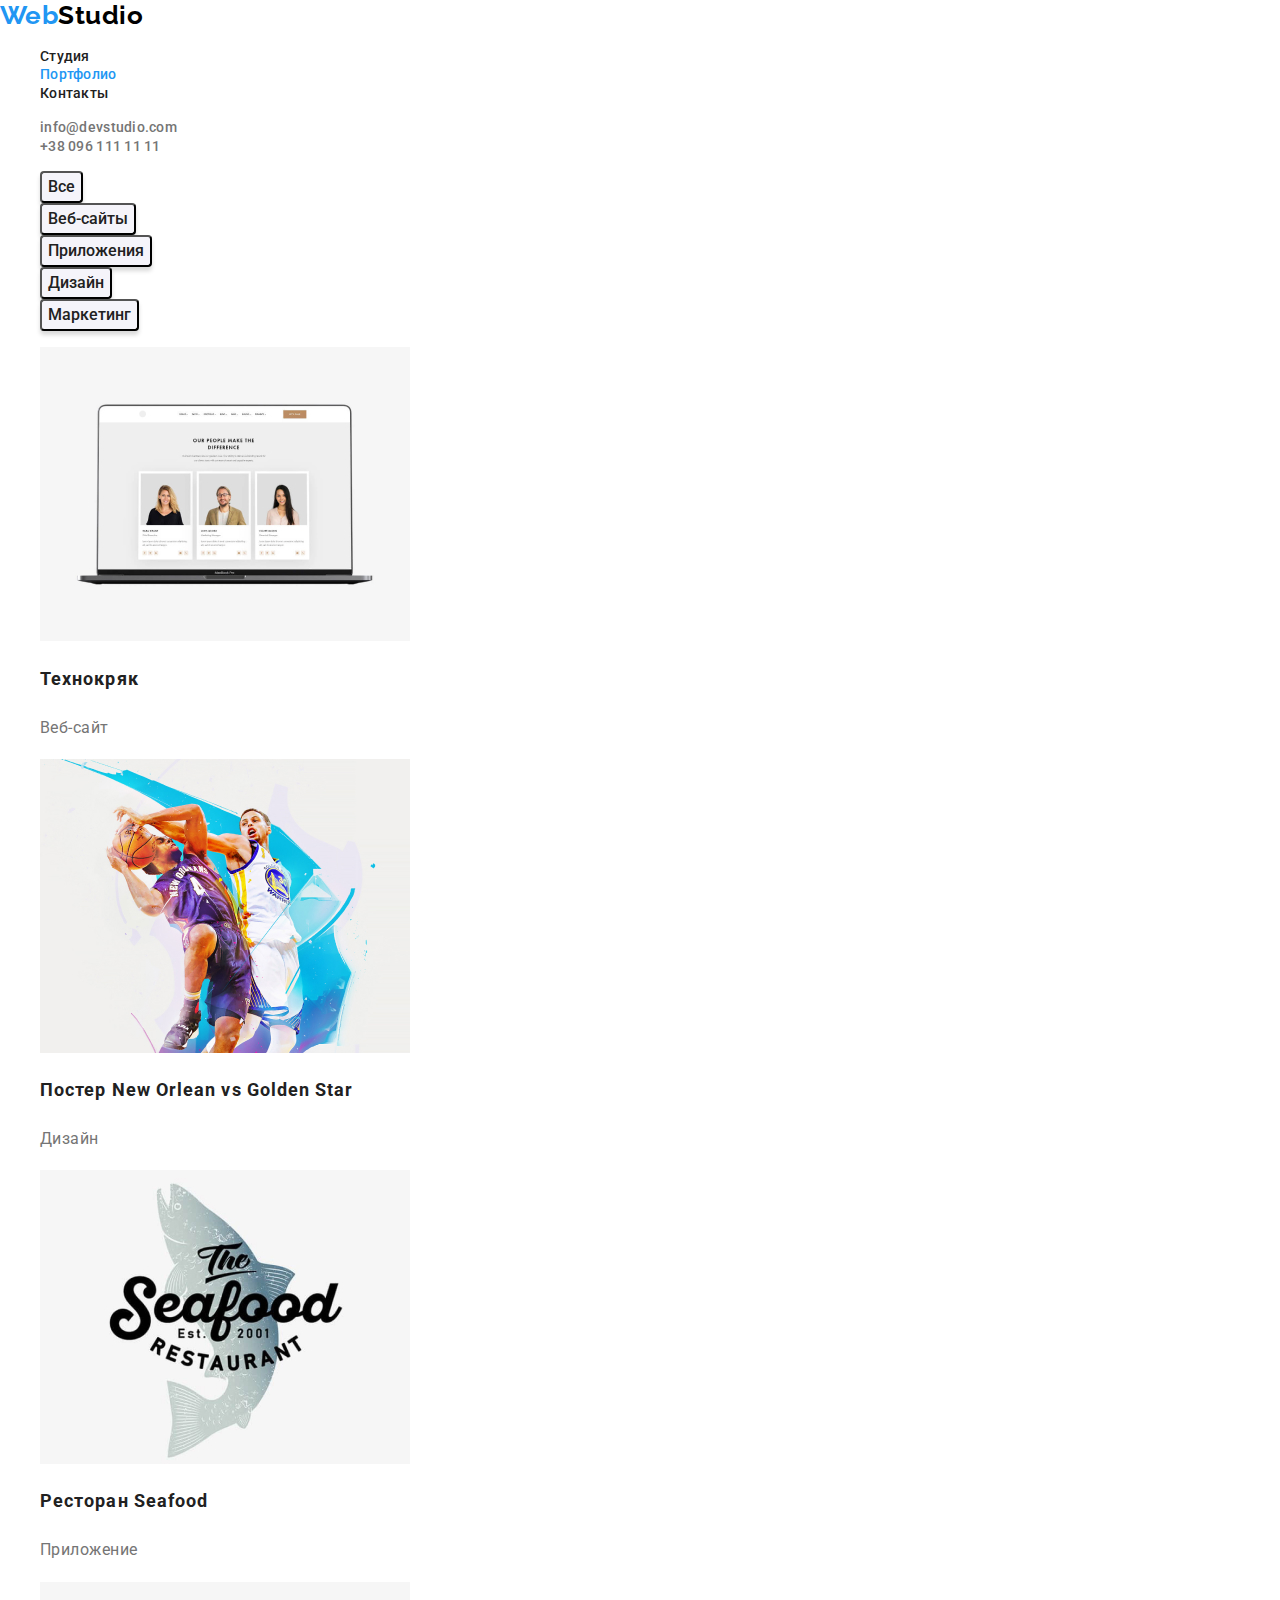
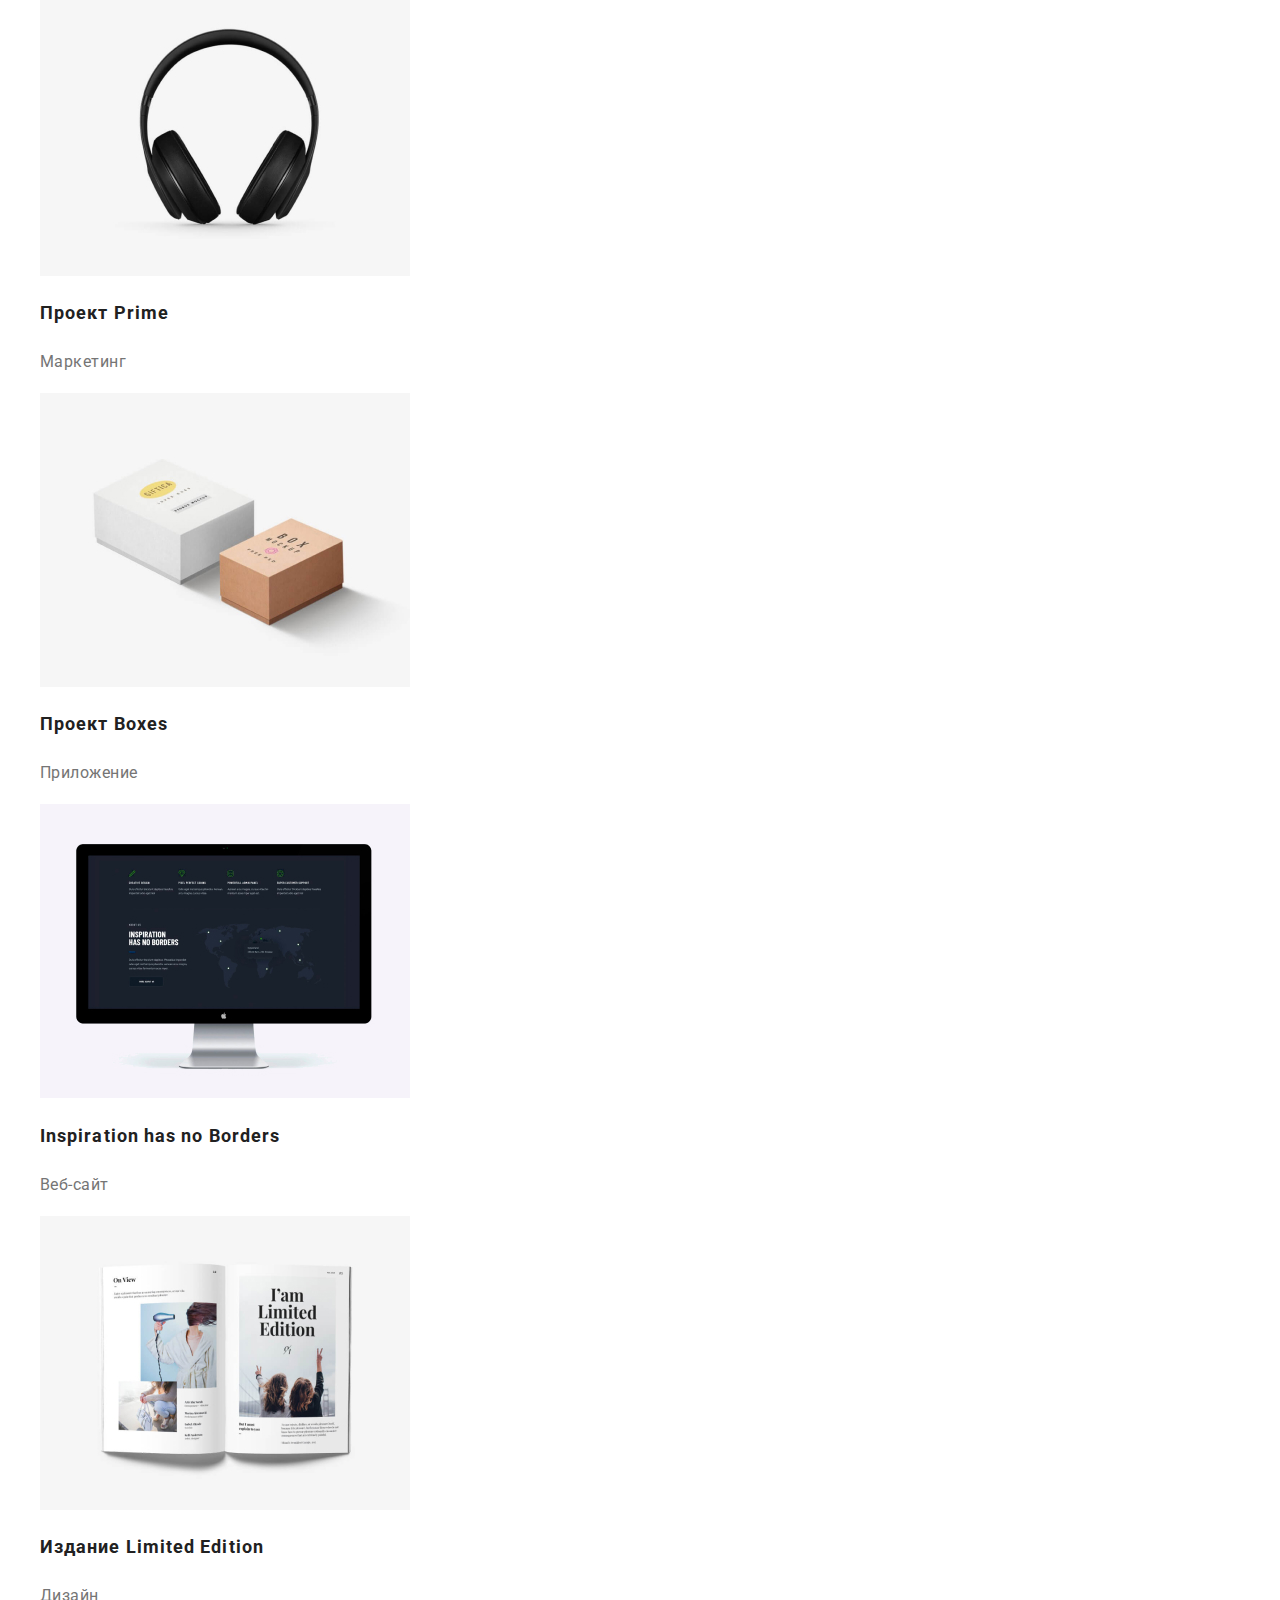
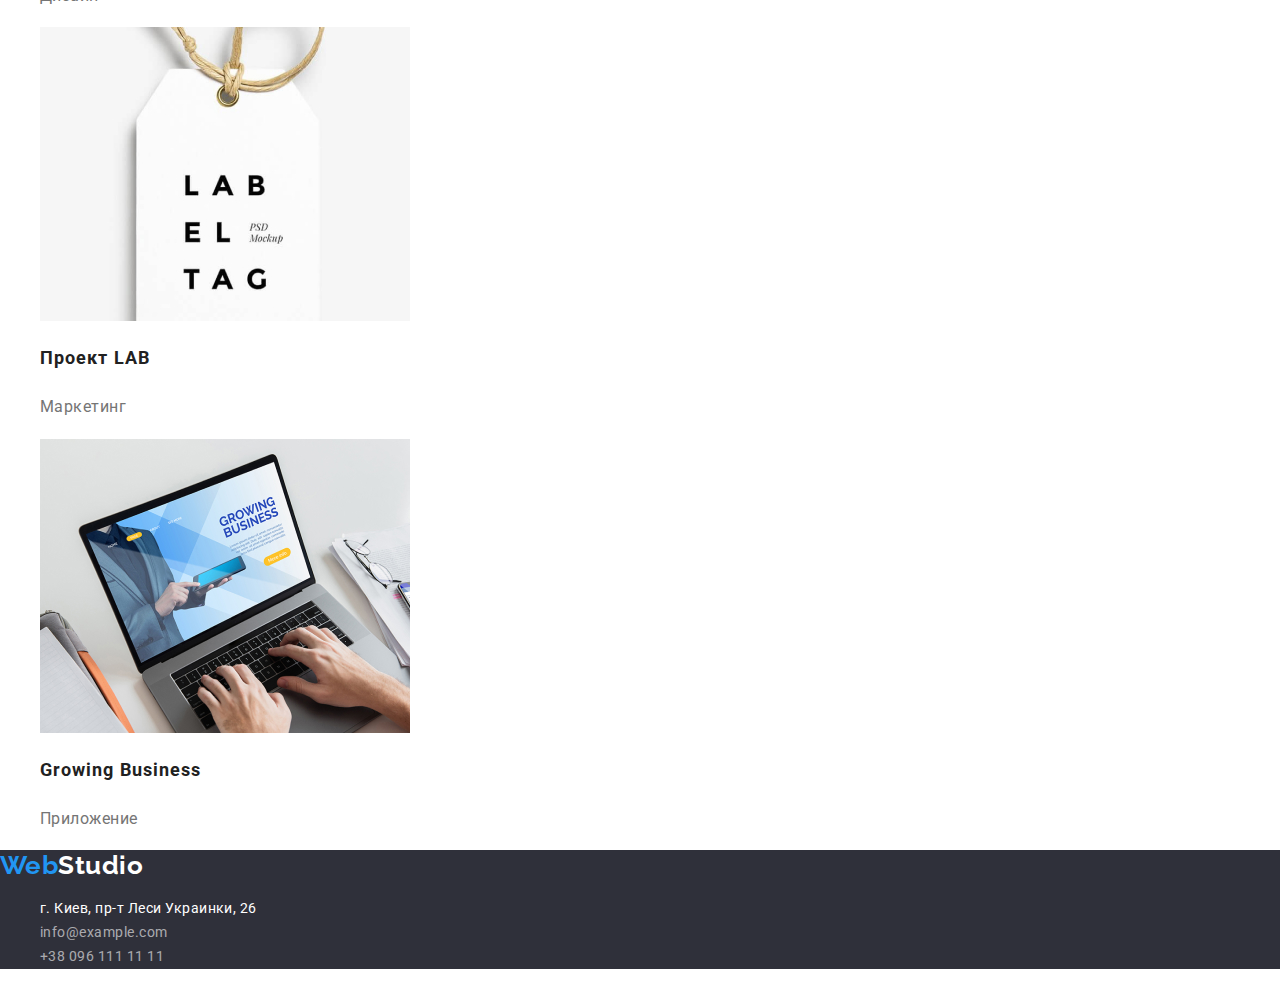
==== portfolio.html @ f26ebf91 "Initial commit" ====
<!DOCTYPE html>
<html lang="ru">

<head>
    <meta charset="UTF-8">
    <meta http-equiv="X-UA-Compatible" content="IE=edge">
    <meta name="viewport" content="width=device-width, initial-scale=1.0">
    <title>WebStudio</title>
    <link rel="preconnect" href="https://fonts.googleapis.com">
    <link rel="preconnect" href="https://fonts.gstatic.com" crossorigin>
    <link href="https://fonts.googleapis.com/css2?family=Raleway:wght@700&family=Roboto:wght@400;500;700;900&display=swap"
        rel="stylesheet">
    <link rel="stylesheet" href="https://cdnjs.cloudflare.com/ajax/libs/modern-normalize/1.1.0/modern-normalize.min.css">
    <link rel="stylesheet" href="./css/styles.css">
</head>

<body class="page">
    <!--Шапка-->
    <header>
        <nav>
            <a lang="en" href="./index.html" class="logo"><span class="logo-type">Web</span>Studio</a>
            <ul class="site-nav list">
                <li><a href="./index.html" class="site-nav-link">Студия</a></li>
                <li><a href="./portfolio.html" class="site-nav-link current">Портфолио</a></li>
                <li><a href="" class="site-nav-link">Контакты</a></li>
            </ul>
        </nav>
        <ul class="contacts-nav list">
            <li><a lang="en" href="mailto:info@devstudio.com" class="contact">info@devstudio.com</a></li>
            <li><a href="tel:+380961111111" class="contact">+38 096 111 11 11</a></li>
        </ul>
    </header>
    <!-- Главный контент -->
    <main>
        <section class="portfolio">
            <h1 class="portfolio-title" hidden>Портфолио</h1>
            <!-- Фильтр -->
            <ul class="filter list">
                <li><button type="button" class="button filter">Все</button></li>
                <li><button type="button" class="button filter">Веб-сайты</button></li>
                <li><button type="button" class="button filter">Приложения</button></li>
                <li><button type="button" class="button filter">Дизайн</button></li>
                <li><button type="button" class="button filter">Маркетинг</button></li>
            </ul>
            <!-- Проекты -->
            <ul class="projects list">
                <li>
                    <a class="projects-link" href="">
                        <img src="./images/portfolio/technoquack.jpg" alt="Ноутбук с открытой веб-страницей Технокряк" width="370">
                        <h2 class="project-title">Технокряк</h2>
                        <p class="projects-direction">Веб-сайт</p>
                    </a>
                </li>
                <li>
                    <a class="projects-link" href="">
                        <img src="./images/portfolio/poster.jpg" alt="Постер с двумя игроками НБА" width="370">
                        <h2 class="project-title">Постер New Orlean vs Golden Star</h2>
                        <p class="projects-direction">Дизайн</p>
                    </a>
                </li>
                <li>
                    <a class="projects-link" href="">
                        <img src="./images/portfolio/seafood.jpg" alt="Логотип ресторана seafood" width="370">
                        <h2 class="project-title">Ресторан Seafood</h2>
                        <p class="projects-direction">Приложение</p>
                    </a>
                </li>
                <li>
                    <a class="projects-link" href="">
                        <img src="./images/portfolio/prime.jpg" alt="Черные наушники" width="370">
                        <h2 class="project-title">Проект Prime</h2>
                        <p class="projects-direction">Маркетинг</p>
                    </a>
                </li>
                <li>
                    <a class="projects-link" href="">
                        <img src="./images/portfolio/boxes.jpg" alt="Две картонные коробки" width="370">
                        <h2 class="project-title">Проект Boxes</h2>
                        <p class="projects-direction">Приложение</p>
                    </a>
                </li>
                <li>
                    <a class="projects-link" href="">
                        <img src="./images/portfolio/website.jpg" alt="Монитор с открытым сайтом" width="370">
                        <h2 lang="en" class="project-title">Inspiration has no Borders</h2>
                        <p class="projects-direction">Веб-сайт</p>
                    </a>
                </li>
                <li>
                    <a class="projects-link" href="">
                        <img src="./images/portfolio/magazine.jpg" alt="Раскрытый журнал" width="370">
                        <h2 class="project-title">Издание Limited Edition</h2>
                        <p class="projects-direction">Дизайн</p>
                    </a>
                </li>
                <li>
                    <a class="projects-link" href="">
                        <img src="./images/portfolio/lab.jpg" alt="Бирка с названием проекта для компании LAB" width="370">
                        <h2 class="project-title">Проект LAB</h2>
                        <p class="projects-direction">Маркетинг</p>
                    </a>
                </li>
                <li>
                    <a class="projects-link" href="">
                        <img src="./images/portfolio/business.jpg" alt="Парень печатет на компьютере" width="370">
                        <h2 lang="en" class="project-title">Growing Business</h2>
                        <p class="projects-direction">Приложение</p>
                    </a>
                </li>
            </ul>
        </section>
    </main>
    <!--Футер-->
    <footer class="footer">
        <a lang="en" href="./index.html" class="logo-footer"><span class="logo-type">Web</span>Studio</a>
        <address class="address">
            <ul class="list">
                <li><a href="https://goo.gl/maps/7h8aDrKKwfjGKreX9" target="_blank" rel="noopener noreferrer"
                        class="address-nav">г. Киев, пр-т
                        Леси Украинки, 26</a> </li>
                <li><a href="mailto:info@devstudio.com" class="contact-footer">info@example.com</a> </li>
                <li><a href="tel:+380961111111" class="contact-footer">+38 096 111 11 11</a> </li>
            </ul>
        </address>
    </footer>
</body>

</html>
---- css/styles.css ----
:root {
    --primary-text-color: #757575;
    --text-title-color: #212121;
    --accent-color: #2196F3;
}
/* Styles for index.html */
.page {
    background-color: #ffffff;
    color: var(--primary-text-color);
    font-family: Roboto, sans-serif;
    letter-spacing: 0.03em;
}
.list {
    list-style: none;
}

/* Logo */

.logo {
    color: #000000;
    font-family: Raleway, sans-serif;
    font-weight: 700;
    font-size: 26px;
    line-height: 1.19;
    text-decoration: none;
}
.logo-type {
    color: var(--accent-color);
}

/* Site-nav */

.site-nav-link {
    color: var(--text-title-color);
    font-weight: 500;
    font-size: 14px;
    line-height: 1.14;
    letter-spacing: 0.02em;
    text-decoration: none;
}
.site-nav-link:hover,
.site-nav-link:focus {
    color: var(--accent-color);
}
.site-nav-link.current {
    color: var(--accent-color);
}

/* Contacts-nav */

.contacts-nav .contact {
    color: var(--primary-text-color);
    font-weight: 500;
    font-size: 14px;
    line-height: 1.14;
    letter-spacing: 0.02em;
    text-decoration: none;
}
.contacts-nav .contact:hover,
.contacts-nav .contact:focus {
    color: var(--accent-color);
}

/* Hero */

.hero {
    background-color: #2F303A;
}
.hero-title {
    color: #ffffff;
    font-weight: 900;
    font-size: 44px;
    line-height: 1.36;
    text-align: center;
    letter-spacing: 0.06em;
    text-transform: uppercase;
}
.button-hero {
    background: #2196F3;
    color: #FFFFFF;
    box-shadow: 0px 4px 4px rgba(0, 0, 0, 0.15);
    border-radius: 4px;
    font-family: inherit;
    font-weight: 700;
    font-size: 16px;
    line-height: 1.88;    
    display: flex;
    align-items: center;
    text-align: center;
    letter-spacing: 0.06em;
}
.section-title {
    color: var(--text-title-color);
    font-weight: 700;
    font-size: 36px;
    line-height: 1.17;
    text-align: center;
}

/* Features */

.features .title {
    color: var(--text-title-color);
    font-weight: 700;
    font-size: 14px;
    line-height: 1.14;
    text-transform: uppercase;
}
.features-text {
    font-size: 14px;
    line-height: 1.71;
}

/* Abilities */
/* Team */

.team {
    background-color: #F5F4FA;
}
.team .title {
    color: var(--text-title-color);
    font-weight: 500;
    font-size: 16px;
    line-height: 1.19;    
    text-align: center;
}
.team .profession {
    font-size: 16px;
    line-height: 1.19;
    text-align: center;
}

/* Footer */

.footer {
    background-color: #2F303A;
}
.logo-footer {
    color: #ffffff;
    font-family: Raleway, sans-serif;
    font-weight: 700;
    font-size: 26px;
    line-height: 1.19;
    text-decoration: none;
} 
.address {
    font-style: normal;
}
.address-nav {
    color: #ffffff;
    font-size: 14px;
    line-height: 1.71;
    text-decoration: none;
}
.footer .contact-footer {
    color: rgba(255, 255, 255, 0.6);
    font-size: 14px;
    line-height: 1.71;
    text-decoration: none;
}

.footer .contact-footer:hover,
.footer .contact-footer:focus {
    color: var(--accent-color);
}

/* Button */

.button {
    background: #2196F3;
    box-shadow: 0px 4px 4px rgba(0, 0, 0, 0.15);
    border-radius: 4px;
    color: #FFFFFF;
}

/* Styles for portfolio.html */

.portfolio-title,
.project-title {
    color: var(--text-title-color);
    font-weight: 700;
    font-size: 18px;
    line-height: 2;
    letter-spacing: 0.06em;
    text-decoration: none;
}
.projects-link {
    color: var(--primary-text-color);
    text-decoration: none;
}
.projects-direction {
    font-size: 16px;
    line-height: 1.88;
}
.button.filter {
    background-color: #F5F4FA;
    color: var(--text-title-color);
    font-family: inherit;
    font-weight: 500;
    font-size: 16px;
    line-height: 1.63;
    text-align: center;
}
.button.filter:hover,
.button.filter:focus,
.button.filter:active {
    background-color: var(--accent-color);
    color: #ffffff;
}
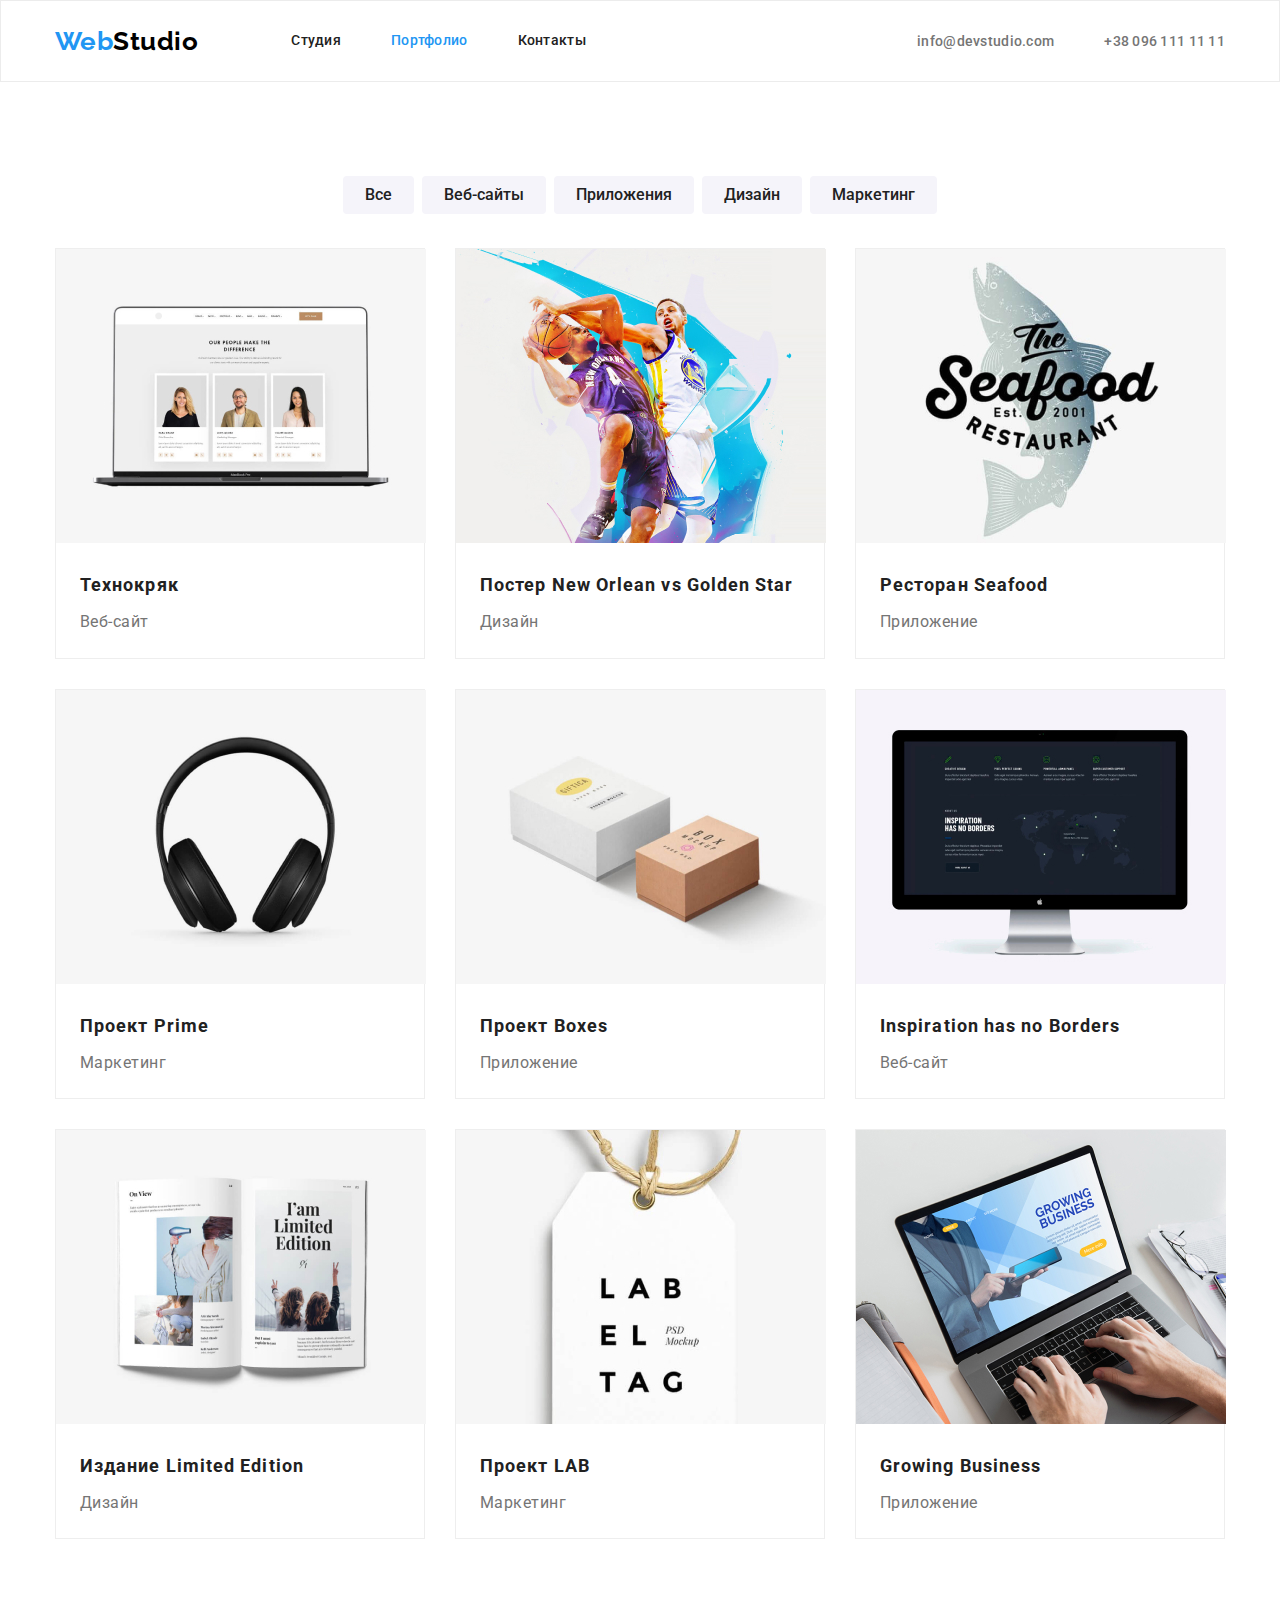
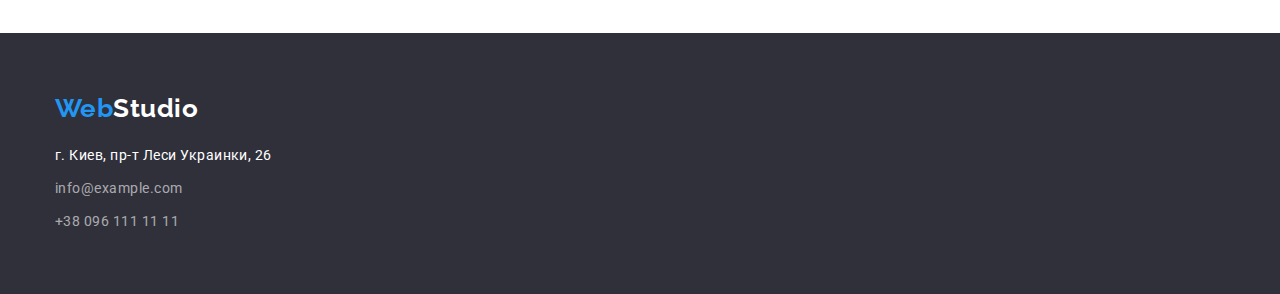
==== commit 2186a7d9: "Добавил позиционирование" ====
--- a/portfolio.html
+++ b/portfolio.html
@@ -8,120 +8,136 @@
     <title>WebStudio</title>
     <link rel="preconnect" href="https://fonts.googleapis.com">
     <link rel="preconnect" href="https://fonts.gstatic.com" crossorigin>
-    <link href="https://fonts.googleapis.com/css2?family=Raleway:wght@700&family=Roboto:wght@400;500;700;900&display=swap"
+    <link
+        href="https://fonts.googleapis.com/css2?family=Raleway:wght@700&family=Roboto:wght@400;500;700;900&display=swap"
         rel="stylesheet">
-    <link rel="stylesheet" href="https://cdnjs.cloudflare.com/ajax/libs/modern-normalize/1.1.0/modern-normalize.min.css">
+    <link rel="stylesheet"
+        href="https://cdnjs.cloudflare.com/ajax/libs/modern-normalize/1.1.0/modern-normalize.min.css">
     <link rel="stylesheet" href="./css/styles.css">
 </head>
 
 <body class="page">
     <!--Шапка-->
-    <header>
-        <nav>
-            <a lang="en" href="./index.html" class="logo"><span class="logo-type">Web</span>Studio</a>
-            <ul class="site-nav list">
-                <li><a href="./index.html" class="site-nav-link">Студия</a></li>
-                <li><a href="./portfolio.html" class="site-nav-link current">Портфолио</a></li>
-                <li><a href="" class="site-nav-link">Контакты</a></li>
+    <header class="page-header">
+        <div class="container nav">
+            <nav class="main-nav">
+                <a lang="en" href="./index.html" class="logo"><span class="logo-type">Web</span>Studio</a>
+                <ul class="site-nav list">
+                    <li class="item"><a href="./index.html" class="site-nav-link">Студия</a></li>
+                    <li class="item"><a href="./portfolio.html" class="site-nav-link current">Портфолио</a></li>
+                    <li class="item"><a href="" class="site-nav-link">Контакты</a></li>
+                </ul>
+            </nav>
+            <ul class="contacts-nav list">
+                <li class="item"><a lang="en" href="mailto:info@devstudio.com" class="contact">info@devstudio.com</a>
+                </li>
+                <li class="item"><a href="tel:+380961111111" class="contact">+38 096 111 11 11</a></li>
             </ul>
-        </nav>
-        <ul class="contacts-nav list">
-            <li><a lang="en" href="mailto:info@devstudio.com" class="contact">info@devstudio.com</a></li>
-            <li><a href="tel:+380961111111" class="contact">+38 096 111 11 11</a></li>
-        </ul>
+        </div>
     </header>
     <!-- Главный контент -->
     <main>
         <section class="portfolio">
-            <h1 class="portfolio-title" hidden>Портфолио</h1>
-            <!-- Фильтр -->
-            <ul class="filter list">
-                <li><button type="button" class="button filter">Все</button></li>
-                <li><button type="button" class="button filter">Веб-сайты</button></li>
-                <li><button type="button" class="button filter">Приложения</button></li>
-                <li><button type="button" class="button filter">Дизайн</button></li>
-                <li><button type="button" class="button filter">Маркетинг</button></li>
-            </ul>
-            <!-- Проекты -->
-            <ul class="projects list">
-                <li>
-                    <a class="projects-link" href="">
-                        <img src="./images/portfolio/technoquack.jpg" alt="Ноутбук с открытой веб-страницей Технокряк" width="370">
-                        <h2 class="project-title">Технокряк</h2>
-                        <p class="projects-direction">Веб-сайт</p>
-                    </a>
-                </li>
-                <li>
-                    <a class="projects-link" href="">
-                        <img src="./images/portfolio/poster.jpg" alt="Постер с двумя игроками НБА" width="370">
-                        <h2 class="project-title">Постер New Orlean vs Golden Star</h2>
-                        <p class="projects-direction">Дизайн</p>
-                    </a>
-                </li>
-                <li>
-                    <a class="projects-link" href="">
-                        <img src="./images/portfolio/seafood.jpg" alt="Логотип ресторана seafood" width="370">
-                        <h2 class="project-title">Ресторан Seafood</h2>
-                        <p class="projects-direction">Приложение</p>
-                    </a>
-                </li>
-                <li>
-                    <a class="projects-link" href="">
-                        <img src="./images/portfolio/prime.jpg" alt="Черные наушники" width="370">
-                        <h2 class="project-title">Проект Prime</h2>
-                        <p class="projects-direction">Маркетинг</p>
-                    </a>
-                </li>
-                <li>
-                    <a class="projects-link" href="">
-                        <img src="./images/portfolio/boxes.jpg" alt="Две картонные коробки" width="370">
-                        <h2 class="project-title">Проект Boxes</h2>
-                        <p class="projects-direction">Приложение</p>
-                    </a>
-                </li>
-                <li>
-                    <a class="projects-link" href="">
-                        <img src="./images/portfolio/website.jpg" alt="Монитор с открытым сайтом" width="370">
-                        <h2 lang="en" class="project-title">Inspiration has no Borders</h2>
-                        <p class="projects-direction">Веб-сайт</p>
-                    </a>
-                </li>
-                <li>
-                    <a class="projects-link" href="">
-                        <img src="./images/portfolio/magazine.jpg" alt="Раскрытый журнал" width="370">
-                        <h2 class="project-title">Издание Limited Edition</h2>
-                        <p class="projects-direction">Дизайн</p>
-                    </a>
-                </li>
-                <li>
-                    <a class="projects-link" href="">
-                        <img src="./images/portfolio/lab.jpg" alt="Бирка с названием проекта для компании LAB" width="370">
-                        <h2 class="project-title">Проект LAB</h2>
-                        <p class="projects-direction">Маркетинг</p>
-                    </a>
-                </li>
-                <li>
-                    <a class="projects-link" href="">
-                        <img src="./images/portfolio/business.jpg" alt="Парень печатет на компьютере" width="370">
-                        <h2 lang="en" class="project-title">Growing Business</h2>
-                        <p class="projects-direction">Приложение</p>
-                    </a>
-                </li>
-            </ul>
+            <div class="container works">
+                <h1 class="portfolio-title" hidden>Портфолио</h1>
+                <!-- Фильтр -->
+                <ul class="filter list">
+                    <li class="item"><button type="button" class="button-filter">Все</button></li>
+                    <li class="item"><button type="button" class="button-filter">Веб-сайты</button></li>
+                    <li class="item"><button type="button" class="button-filter">Приложения</button></li>
+                    <li class="item"><button type="button" class="button-filter">Дизайн</button></li>
+                    <li class="item"><button type="button" class="button-filter">Маркетинг</button></li>
+                </ul>
+                <!-- Проекты -->
+                <ul class="projects list">
+                    <li class="item">
+                        <a class="projects-link" href="">
+                            <img src="./images/portfolio/technoquack.jpg"
+                                alt="Ноутбук с открытой веб-страницей Технокряк" width="370" class="photo">
+                            <h2 class="project-title">Технокряк</h2>
+                            <p class="projects-direction">Веб-сайт</p>
+                        </a>
+                    </li>
+                    <li class="item">
+                        <a class="projects-link" href="">
+                            <img src="./images/portfolio/poster.jpg" alt="Постер с двумя игроками НБА" width="370"
+                                class="photo">
+                            <h2 class="project-title">Постер New Orlean vs Golden Star</h2>
+                            <p class="projects-direction">Дизайн</p>
+                        </a>
+                    </li>
+                    <li class="item">
+                        <a class="projects-link" href="">
+                            <img src="./images/portfolio/seafood.jpg" alt="Логотип ресторана seafood" width="370"
+                                class="photo">
+                            <h2 class="project-title">Ресторан Seafood</h2>
+                            <p class="projects-direction">Приложение</p>
+                        </a>
+                    </li>
+                    <li class="item">
+                        <a class="projects-link" href="">
+                            <img src="./images/portfolio/prime.jpg" alt="Черные наушники" width="370" class="photo">
+                            <h2 class="project-title">Проект Prime</h2>
+                            <p class="projects-direction">Маркетинг</p>
+                        </a>
+                    </li>
+                    <li class="item">
+                        <a class="projects-link" href="">
+                            <img src="./images/portfolio/boxes.jpg" alt="Две картонные коробки" width="370"
+                                class="photo">
+                            <h2 class="project-title">Проект Boxes</h2>
+                            <p class="projects-direction">Приложение</p>
+                        </a>
+                    </li>
+                    <li class="item">
+                        <a class="projects-link" href="">
+                            <img src="./images/portfolio/website.jpg" alt="Монитор с открытым сайтом" width="370"
+                                class="photo">
+                            <h2 lang="en" class="project-title">Inspiration has no Borders</h2>
+                            <p class="projects-direction">Веб-сайт</p>
+                        </a>
+                    </li>
+                    <li class="item">
+                        <a class="projects-link" href="">
+                            <img src="./images/portfolio/magazine.jpg" alt="Раскрытый журнал" width="370" class="photo">
+                            <h2 class="project-title">Издание Limited Edition</h2>
+                            <p class="projects-direction">Дизайн</p>
+                        </a>
+                    </li>
+                    <li class="item">
+                        <a class="projects-link" href="">
+                            <img src="./images/portfolio/lab.jpg" alt="Бирка с названием проекта для компании LAB"
+                                width="370" class="photo">
+                            <h2 class="project-title">Проект LAB</h2>
+                            <p class="projects-direction">Маркетинг</p>
+                        </a>
+                    </li>
+                    <li class="item">
+                        <a class="projects-link" href="">
+                            <img src="./images/portfolio/business.jpg" alt="Парень печатет на компьютере" width="370"
+                                class="photo">
+                            <h2 lang="en" class="project-title">Growing Business</h2>
+                            <p class="projects-direction">Приложение</p>
+                        </a>
+                    </li>
+                </ul>
+            </div>
         </section>
     </main>
     <!--Футер-->
     <footer class="footer">
-        <a lang="en" href="./index.html" class="logo-footer"><span class="logo-type">Web</span>Studio</a>
-        <address class="address">
-            <ul class="list">
-                <li><a href="https://goo.gl/maps/7h8aDrKKwfjGKreX9" target="_blank" rel="noopener noreferrer"
-                        class="address-nav">г. Киев, пр-т
-                        Леси Украинки, 26</a> </li>
-                <li><a href="mailto:info@devstudio.com" class="contact-footer">info@example.com</a> </li>
-                <li><a href="tel:+380961111111" class="contact-footer">+38 096 111 11 11</a> </li>
-            </ul>
-        </address>
+        <div class="container">
+            <a lang="en" href="./index.html" class="logo-footer"><span class="logo-type">Web</span>Studio</a>
+            <address class="address">
+                <ul class="list">
+                    <li><a href="https://goo.gl/maps/7h8aDrKKwfjGKreX9" target="_blank" rel="noopener noreferrer"
+                            class="address-nav">г. Киев, пр-т
+                            Леси Украинки, 26</a> </li>
+                    <li><a href="mailto:info@devstudio.com" class="contact-footer mail">info@example.com</a> </li>
+                    <li><a href="tel:+380961111111" class="contact-footer">+38 096 111 11 11</a> </li>
+                </ul>
+            </address>
+        </div>
     </footer>
 </body>
 
--- a/css/styles.css
+++ b/css/styles.css
@@ -2,16 +2,31 @@
     --primary-text-color: #757575;
     --text-title-color: #212121;
     --accent-color: #2196F3;
-}
+    --primary-bg-color: #FFFFFF;
+}
+
 /* Styles for index.html */
+
 .page {
-    background-color: #ffffff;
+    background-color: var(--primary-bg-color);
     color: var(--primary-text-color);
     font-family: Roboto, sans-serif;
     letter-spacing: 0.03em;
 }
+
 .list {
     list-style: none;
+    margin-top: 0;
+    margin-bottom: 0;
+    padding: 0;
+}
+
+/* Page Header */
+
+.container {
+    width: 1200px;
+    margin: 0 auto;
+    padding: 0 15px;
 }
 
 /* Logo */
@@ -24,13 +39,43 @@
     line-height: 1.19;
     text-decoration: none;
 }
+
 .logo-type {
     color: var(--accent-color);
 }
 
 /* Site-nav */
+.page-header {
+    border: 1px solid #ECECEC;
+}
+
+.container.nav {
+    display: flex;
+    align-items: center;
+}
+
+.main-nav {
+    display: flex;
+    align-items: center;
+}
+
+.main-nav .logo {
+    margin-right: 93px;
+}
+
+.site-nav {
+    display: flex;
+}
+
+.site-nav .item:not(:last-child) {
+    margin-right: 50px;
+}
 
 .site-nav-link {
+    display: block;
+    padding-top: 32px;
+    padding-bottom: 32px;
+
     color: var(--text-title-color);
     font-weight: 500;
     font-size: 14px;
@@ -38,15 +83,25 @@
     letter-spacing: 0.02em;
     text-decoration: none;
 }
+
 .site-nav-link:hover,
 .site-nav-link:focus {
     color: var(--accent-color);
 }
+
 .site-nav-link.current {
     color: var(--accent-color);
 }
 
 /* Contacts-nav */
+.contacts-nav {
+    display: flex;
+    margin-left: auto;
+}
+
+.contacts-nav .item+.item {
+    margin-left: 50px;
+}
 
 .contacts-nav .contact {
     color: var(--primary-text-color);
@@ -56,6 +111,7 @@
     letter-spacing: 0.02em;
     text-decoration: none;
 }
+
 .contacts-nav .contact:hover,
 .contacts-nav .contact:focus {
     color: var(--accent-color);
@@ -65,8 +121,15 @@
 
 .hero {
     background-color: #2F303A;
-}
+    margin-bottom: 94px;
+    padding-top: 200px;
+    padding-bottom: 200px;
+}
+
 .hero-title {
+    margin-top: 0;
+    margin-bottom: 30px;
+
     color: #ffffff;
     font-weight: 900;
     font-size: 44px;
@@ -75,21 +138,33 @@
     letter-spacing: 0.06em;
     text-transform: uppercase;
 }
+
 .button-hero {
+    margin: 0 auto;
+    display: inline-block;
+    min-width: 200px;
+    min-height: 50px;
+    border-width: 0;
+    border-radius: 4px;
+    padding: 10px 32px;
+
     background: #2196F3;
     color: #FFFFFF;
     box-shadow: 0px 4px 4px rgba(0, 0, 0, 0.15);
-    border-radius: 4px;
     font-family: inherit;
     font-weight: 700;
     font-size: 16px;
-    line-height: 1.88;    
+    line-height: 1.88;
     display: flex;
     align-items: center;
     text-align: center;
     letter-spacing: 0.06em;
 }
+
 .section-title {
+    margin-top: 0;
+    margin-bottom: 50px;
+
     color: var(--text-title-color);
     font-weight: 700;
     font-size: 36px;
@@ -99,32 +174,97 @@
 
 /* Features */
 
+.container.features {
+    margin-bottom: 94px;
+}
+
+.features-list {
+    display: flex;
+}
+
+.features-list .item {
+    width: calc((100%-90px)/4);
+}
+
+.features-list .item:not(:last-child) {
+    margin-right: 30px;
+}
+
 .features .title {
+    margin-top: 0;
+    margin-bottom: 10px;
+
     color: var(--text-title-color);
     font-weight: 700;
     font-size: 14px;
     line-height: 1.14;
     text-transform: uppercase;
 }
+
 .features-text {
+    margin-top: 0;
+    margin-bottom: 0%;
+
     font-size: 14px;
     line-height: 1.71;
 }
 
 /* Abilities */
+.container.abilities {
+    margin-bottom: 94px;
+}
+
+.abilities-list {
+    display: flex;
+}
+
+.abilities-list .item:not(:last-child) {
+    margin-right: 30px;
+}
+
 /* Team */
 
-.team {
+.section.team {
+    padding-top: 94px;
+    padding-bottom: 94px;
     background-color: #F5F4FA;
 }
-.team .title {
+
+.team-list {
+    display: flex;
+}
+
+.team-list .item {
+    background-color: var(--primary-bg-color);
+    box-shadow: 0px 1px 3px rgba(0, 0, 0, 0.12),
+        0px 1px 1px rgba(0, 0, 0, 0.14),
+        0px 2px 1px rgba(0, 0, 0, 0.2);
+    border-radius: 0px 0px 4px 4px;
+}
+
+.team-list .item:not(:last-child) {
+    margin-right: 30px;
+}
+
+.team-list .photo {
+    margin-bottom: 30px;
+}
+
+.team-list .title {
+    margin-top: 0;
+    margin-bottom: 10px;
+
     color: var(--text-title-color);
     font-weight: 500;
     font-size: 16px;
-    line-height: 1.19;    
-    text-align: center;
-}
-.team .profession {
+    line-height: 1.19;
+    text-align: center;
+}
+
+.team-list .profession {
+    margin-top: 0;
+    margin-bottom: 30px;
+
     font-size: 16px;
     line-height: 1.19;
     text-align: center;
@@ -133,26 +273,42 @@
 /* Footer */
 
 .footer {
+    padding-top: 60px;
+    padding-bottom: 60px;
     background-color: #2F303A;
 }
+
 .logo-footer {
+    display: inline-block;
+    margin-bottom: 20px;
+
     color: #ffffff;
     font-family: Raleway, sans-serif;
     font-weight: 700;
     font-size: 26px;
     line-height: 1.19;
     text-decoration: none;
-} 
+}
+
 .address {
     font-style: normal;
 }
+
 .address-nav {
+    display: inline-block;
+    margin-bottom: 9px;
     color: #ffffff;
     font-size: 14px;
     line-height: 1.71;
     text-decoration: none;
 }
-.footer .contact-footer {
+
+.contact-footer.mail {
+    display: inline-block;
+    margin-bottom: 9px;
+}
+
+.contact-footer {
     color: rgba(255, 255, 255, 0.6);
     font-size: 14px;
     line-height: 1.71;
@@ -164,19 +320,55 @@
     color: var(--accent-color);
 }
 
-/* Button */
-
-.button {
-    background: #2196F3;
-    box-shadow: 0px 4px 4px rgba(0, 0, 0, 0.15);
-    border-radius: 4px;
-    color: #FFFFFF;
-}
-
 /* Styles for portfolio.html */
+
+.container.works {
+    margin-top: 94px;
+    margin-bottom: 94px;
+}
+
+.filter {
+    display: flex;
+    margin-bottom: 34px;
+    justify-content: center;
+}
+
+.filter .item:not(:last-child) {
+    margin-right: 8px;
+}
+
+.projects {
+    display: flex;
+    flex-wrap: wrap;
+}
+
+.projects .item {
+    width: 370px;
+    margin-right: 30px;
+    margin-bottom: 30px;
+
+    border: 1px solid #EEEEEE;
+    box-sizing: border-box;
+}
+
+.projects .item:nth-child(3n) {
+    margin-right: 0;
+}
+
+.projects .item:nth-last-child(-n+3) {
+    margin-bottom: 0;
+}
+
+.projects .photo {
+    margin-bottom: 20px;
+}
 
 .portfolio-title,
 .project-title {
+    margin-top: 0;
+    margin-bottom: 4px;
+    padding-left: 24px;
+
     color: var(--text-title-color);
     font-weight: 700;
     font-size: 18px;
@@ -184,15 +376,28 @@
     letter-spacing: 0.06em;
     text-decoration: none;
 }
+
 .projects-link {
     color: var(--primary-text-color);
     text-decoration: none;
 }
+
 .projects-direction {
+    margin-top: 0;
+    margin-bottom: 20px;
+    padding-left: 24px;
+
     font-size: 16px;
     line-height: 1.88;
 }
-.button.filter {
+
+.button-filter {
+    display: inline-block;
+    padding: 6px 22px;
+    min-height: 38px;
+    border-width: 0;
+    border-radius: 4px;
+
     background-color: #F5F4FA;
     color: var(--text-title-color);
     font-family: inherit;
@@ -201,9 +406,13 @@
     line-height: 1.63;
     text-align: center;
 }
-.button.filter:hover,
-.button.filter:focus,
-.button.filter:active {
+
+.button-filter:hover,
+.button-filter:focus,
+.button-filter:active {
     background-color: var(--accent-color);
     color: #ffffff;
+    box-shadow: 0px 3px 1px rgba(0, 0, 0, 0.1),
+        0px 1px 2px rgba(0, 0, 0, 0.08),
+        0px 2px 2px rgba(0, 0, 0, 0.12);
 }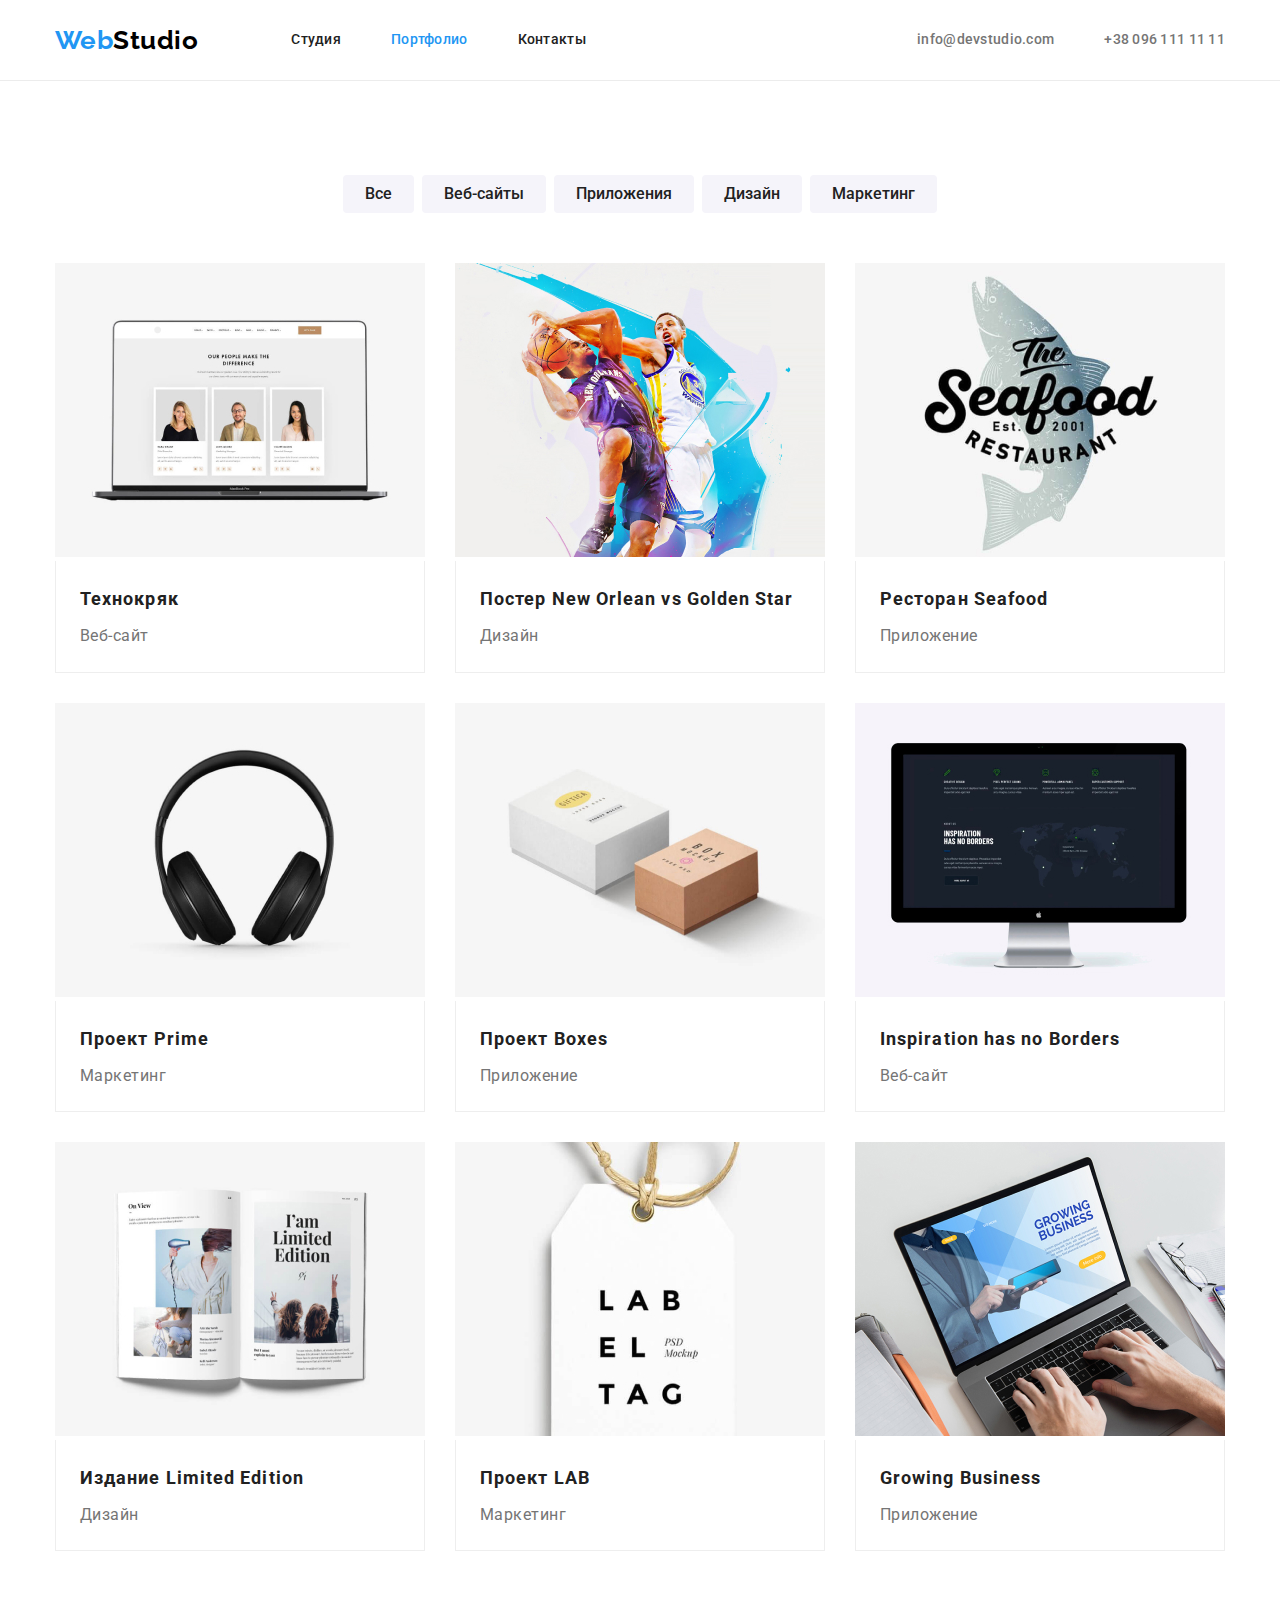
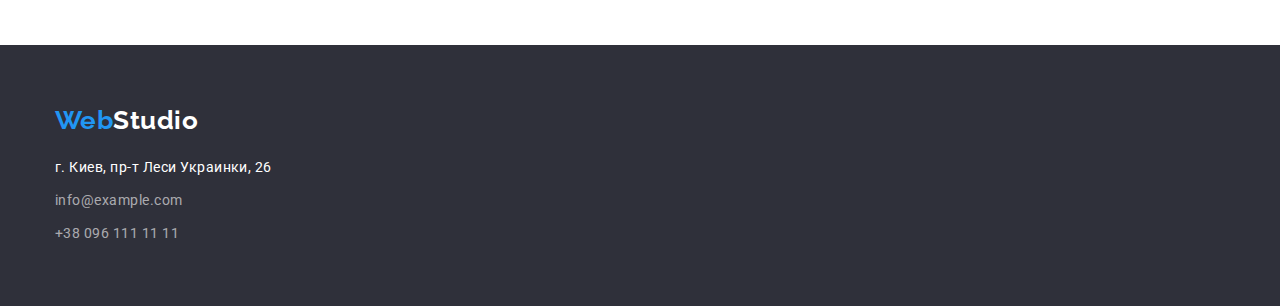
==== commit e25cdabe: "Исправил замечания" ====
--- a/portfolio.html
+++ b/portfolio.html
@@ -54,70 +54,88 @@
                         <a class="projects-link" href="">
                             <img src="./images/portfolio/technoquack.jpg"
                                 alt="Ноутбук с открытой веб-страницей Технокряк" width="370" class="photo">
-                            <h2 class="project-title">Технокряк</h2>
+                            <div class="item-name">
+                                <h2 class="project-title">Технокряк</h2>
                             <p class="projects-direction">Веб-сайт</p>
+                            </div>
                         </a>
                     </li>
                     <li class="item">
                         <a class="projects-link" href="">
                             <img src="./images/portfolio/poster.jpg" alt="Постер с двумя игроками НБА" width="370"
                                 class="photo">
-                            <h2 class="project-title">Постер New Orlean vs Golden Star</h2>
+                            <div class="item-name">
+                                <h2 class="project-title">Постер New Orlean vs Golden Star</h2>
                             <p class="projects-direction">Дизайн</p>
+                            </div>
                         </a>
                     </li>
                     <li class="item">
                         <a class="projects-link" href="">
                             <img src="./images/portfolio/seafood.jpg" alt="Логотип ресторана seafood" width="370"
                                 class="photo">
-                            <h2 class="project-title">Ресторан Seafood</h2>
+                            <div class="item-name">
+                                <h2 class="project-title">Ресторан Seafood</h2>
                             <p class="projects-direction">Приложение</p>
+                            </div>
                         </a>
                     </li>
                     <li class="item">
                         <a class="projects-link" href="">
                             <img src="./images/portfolio/prime.jpg" alt="Черные наушники" width="370" class="photo">
-                            <h2 class="project-title">Проект Prime</h2>
+                            <div class="item-name">
+                                <h2 class="project-title">Проект Prime</h2>
                             <p class="projects-direction">Маркетинг</p>
+                            </div>
                         </a>
                     </li>
                     <li class="item">
                         <a class="projects-link" href="">
                             <img src="./images/portfolio/boxes.jpg" alt="Две картонные коробки" width="370"
                                 class="photo">
-                            <h2 class="project-title">Проект Boxes</h2>
+                            <div class="item-name">
+                                <h2 class="project-title">Проект Boxes</h2>
                             <p class="projects-direction">Приложение</p>
+                            </div>
                         </a>
                     </li>
                     <li class="item">
                         <a class="projects-link" href="">
                             <img src="./images/portfolio/website.jpg" alt="Монитор с открытым сайтом" width="370"
                                 class="photo">
-                            <h2 lang="en" class="project-title">Inspiration has no Borders</h2>
+                            <div class="item-name">
+                                <h2 lang="en" class="project-title">Inspiration has no Borders</h2>
                             <p class="projects-direction">Веб-сайт</p>
+                            </div>
                         </a>
                     </li>
                     <li class="item">
                         <a class="projects-link" href="">
                             <img src="./images/portfolio/magazine.jpg" alt="Раскрытый журнал" width="370" class="photo">
-                            <h2 class="project-title">Издание Limited Edition</h2>
+                            <div class="item-name">
+                                <h2 class="project-title">Издание Limited Edition</h2>
                             <p class="projects-direction">Дизайн</p>
+                            </div>
                         </a>
                     </li>
                     <li class="item">
                         <a class="projects-link" href="">
                             <img src="./images/portfolio/lab.jpg" alt="Бирка с названием проекта для компании LAB"
                                 width="370" class="photo">
-                            <h2 class="project-title">Проект LAB</h2>
+                            <div class="item-name">
+                                <h2 class="project-title">Проект LAB</h2>
                             <p class="projects-direction">Маркетинг</p>
+                            </div>
                         </a>
                     </li>
                     <li class="item">
                         <a class="projects-link" href="">
                             <img src="./images/portfolio/business.jpg" alt="Парень печатет на компьютере" width="370"
                                 class="photo">
-                            <h2 lang="en" class="project-title">Growing Business</h2>
+                            <div class="item-name">
+                                <h2 lang="en" class="project-title">Growing Business</h2>
                             <p class="projects-direction">Приложение</p>
+                            </div>
                         </a>
                     </li>
                 </ul>
@@ -129,12 +147,12 @@
         <div class="container">
             <a lang="en" href="./index.html" class="logo-footer"><span class="logo-type">Web</span>Studio</a>
             <address class="address">
-                <ul class="list">
-                    <li><a href="https://goo.gl/maps/7h8aDrKKwfjGKreX9" target="_blank" rel="noopener noreferrer"
+                <ul class="address-list list">
+                    <li class="item"><a href="https://goo.gl/maps/7h8aDrKKwfjGKreX9" target="_blank" rel="noopener noreferrer"
                             class="address-nav">г. Киев, пр-т
                             Леси Украинки, 26</a> </li>
-                    <li><a href="mailto:info@devstudio.com" class="contact-footer mail">info@example.com</a> </li>
-                    <li><a href="tel:+380961111111" class="contact-footer">+38 096 111 11 11</a> </li>
+                    <li class="item"><a href="mailto:info@devstudio.com" class="contact-footer mail">info@example.com</a> </li>
+                    <li class="item"><a href="tel:+380961111111" class="contact-footer">+38 096 111 11 11</a> </li>
                 </ul>
             </address>
         </div>
--- a/css/styles.css
+++ b/css/styles.css
@@ -46,7 +46,7 @@
 
 /* Site-nav */
 .page-header {
-    border: 1px solid #ECECEC;
+    border-bottom: 1px solid #ECECEC;
 }
 
 .container.nav {
@@ -104,6 +104,10 @@
 }
 
 .contacts-nav .contact {
+    display: block;
+    padding-top: 32px;
+    padding-bottom: 32px;
+
     color: var(--primary-text-color);
     font-weight: 500;
     font-size: 14px;
@@ -121,7 +125,6 @@
 
 .hero {
     background-color: #2F303A;
-    margin-bottom: 94px;
     padding-top: 200px;
     padding-bottom: 200px;
 }
@@ -161,9 +164,10 @@
     letter-spacing: 0.06em;
 }
 
+
 .section-title {
     margin-top: 0;
-    margin-bottom: 50px;
+    margin-bottom: 30px;
 
     color: var(--text-title-color);
     font-weight: 700;
@@ -174,10 +178,10 @@
 
 /* Features */
 
-.container.features {
-    margin-bottom: 94px;
-}
-
+.section.features {
+    padding-top: 94px;
+    padding-bottom: 94px;
+}
 .features-list {
     display: flex;
 }
@@ -210,10 +214,10 @@
 }
 
 /* Abilities */
-.container.abilities {
-    margin-bottom: 94px;
-}
-
+
+.section.abilities {
+    padding-bottom: 94px;
+}
 .abilities-list {
     display: flex;
 }
@@ -246,10 +250,11 @@
     margin-right: 30px;
 }
 
-.team-list .photo {
-    margin-bottom: 30px;
-}
-
+.team-list .item-name {
+    display: block;
+    padding-top: 30px;
+    padding-bottom: 30px;
+}
 .team-list .title {
     margin-top: 0;
     margin-bottom: 10px;
@@ -263,7 +268,7 @@
 
 .team-list .profession {
     margin-top: 0;
-    margin-bottom: 30px;
+    margin-bottom: 0;
 
     font-size: 16px;
     line-height: 1.19;
@@ -294,18 +299,14 @@
     font-style: normal;
 }
 
+.address-list .item:not(:last-child) {
+    margin-bottom: 9px;
+}
 .address-nav {
-    display: inline-block;
-    margin-bottom: 9px;
     color: #ffffff;
     font-size: 14px;
     line-height: 1.71;
     text-decoration: none;
-}
-
-.contact-footer.mail {
-    display: inline-block;
-    margin-bottom: 9px;
 }
 
 .contact-footer {
@@ -322,14 +323,14 @@
 
 /* Styles for portfolio.html */
 
-.container.works {
-    margin-top: 94px;
-    margin-bottom: 94px;
+.portfolio {
+    padding-top: 94px;
+    padding-bottom: 94px;
 }
 
 .filter {
     display: flex;
-    margin-bottom: 34px;
+    margin-bottom: 50px;
     justify-content: center;
 }
 
@@ -346,10 +347,21 @@
     width: 370px;
     margin-right: 30px;
     margin-bottom: 30px;
-
-    border: 1px solid #EEEEEE;
+}
+.projects .item-name {
+    padding-left: 24px;
+    padding-top: 20px;
+    padding-bottom: 20px;
+    padding-right: 24px;
+
     box-sizing: border-box;
-}
+    border-bottom: 1px solid #EEEEEE;
+    border-left: 1px solid #EEEEEE;
+    border-right: 1px solid #EEEEEE;    
+}
+
+/* border: 1px solid #EEEEEE;
+box-sizing: border-box; */
 
 .projects .item:nth-child(3n) {
     margin-right: 0;
@@ -359,15 +371,10 @@
     margin-bottom: 0;
 }
 
-.projects .photo {
-    margin-bottom: 20px;
-}
-
 .portfolio-title,
 .project-title {
     margin-top: 0;
     margin-bottom: 4px;
-    padding-left: 24px;
 
     color: var(--text-title-color);
     font-weight: 700;
@@ -384,8 +391,7 @@
 
 .projects-direction {
     margin-top: 0;
-    margin-bottom: 20px;
-    padding-left: 24px;
+    margin-bottom: 0;
 
     font-size: 16px;
     line-height: 1.88;
